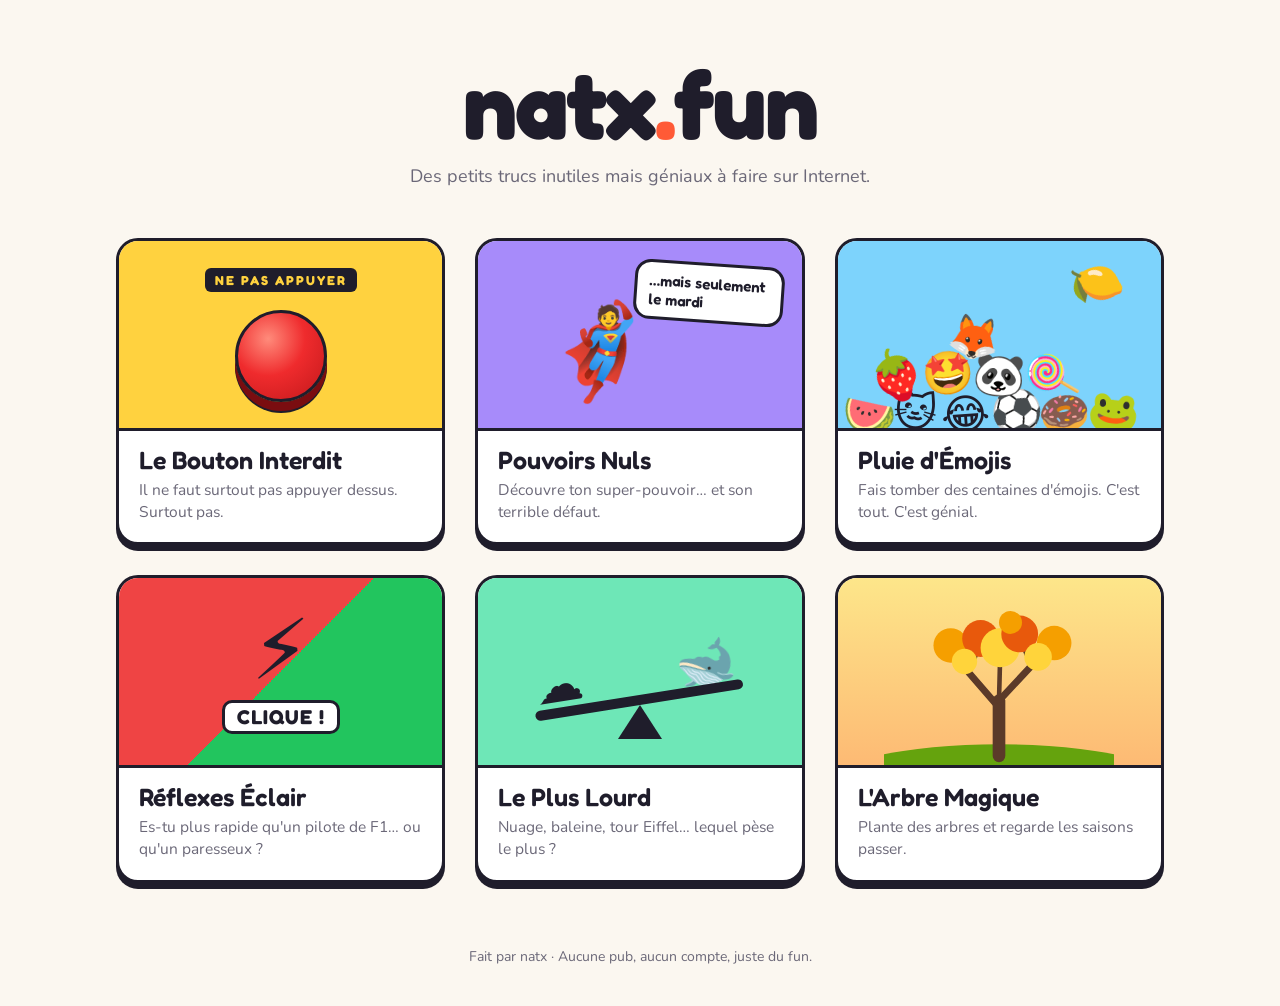
==== index.html @ 1106cfde "natx.fun : accueil et 6 mini-jeux Co-Authored-By: Claude Opus 5.5 <noreply@anthropic.com>" ====
<!doctype html>
<html lang="fr">
<head>
<meta charset="utf-8">
<meta name="viewport" content="width=device-width, initial-scale=1">
<title>natx.fun</title>
<meta name="description" content="Des petits trucs inutiles mais géniaux à faire sur Internet.">
<link rel="icon" href="data:image/svg+xml,<svg xmlns='http://www.w3.org/2000/svg' viewBox='0 0 100 100'><text y='.9em' font-size='90'>🎈</text></svg>">
<link rel="stylesheet" href="commun.css">
<style>
  header { text-align: center; padding: 56px 16px 20px; }
  .logo {
    font-family: var(--titre);
    font-weight: 700;
    font-size: clamp(56px, 12vw, 96px);
    margin: 0;
    letter-spacing: -2px;
    line-height: 1;
  }
  .logo span { color: #ff5a36; }
  .slogan { color: var(--gris); font-size: 18px; margin: 12px 0 0; }

  .grille {
    display: grid;
    grid-template-columns: repeat(auto-fill, minmax(270px, 1fr));
    gap: 30px;
    max-width: 1080px;
    margin: 30px auto 64px;
    padding: 0 16px;
  }
  .carte {
    display: block;
    text-decoration: none;
    background: var(--carte);
    border: 3px solid var(--encre);
    border-radius: 22px;
    overflow: hidden;
    box-shadow: 0 6px 0 var(--encre);
    transition: transform .15s, box-shadow .15s;
  }
  .carte:hover { transform: translateY(-5px) rotate(-1deg); box-shadow: 0 11px 0 var(--encre); }
  .carte:nth-child(even):hover { transform: translateY(-5px) rotate(1deg); }
  .vignette {
    height: 190px;
    position: relative;
    border-bottom: 3px solid var(--encre);
    overflow: hidden;
    display: flex;
    flex-direction: column;
    align-items: center;
    justify-content: center;
  }
  .infos { padding: 14px 20px 20px; }
  .infos h2 { font-family: var(--titre); font-weight: 600; font-size: 25px; margin: 0 0 4px; }
  .infos p { margin: 0; color: var(--gris); font-size: 15.5px; line-height: 1.4; }

  /* 1. Bouton interdit */
  .v-bouton { background: #ffd23f; gap: 18px; }
  .etiquette {
    font-family: var(--titre); font-weight: 700; font-size: 13px; letter-spacing: 2px;
    background: var(--encre); color: #ffd23f; padding: 4px 10px; border-radius: 6px;
  }
  .mini-bouton {
    width: 92px; height: 92px; border-radius: 50%;
    border: 3px solid var(--encre);
    background: radial-gradient(circle at 35% 30%, #ff8b7b 0, #ef2b2d 45%, #c2181b 100%);
    box-shadow: 0 9px 0 #7a0d10, 0 11px 0 var(--encre);
    transition: transform .1s, box-shadow .1s;
  }
  .carte:hover .mini-bouton { transform: translateY(6px); box-shadow: 0 3px 0 #7a0d10, 0 5px 0 var(--encre); }

  /* 2. Pouvoirs nuls */
  .v-pouvoirs { background: #a78bfa; }
  .heros { font-size: 92px; line-height: 1; transform: translate(-40px, 18px); transition: transform .3s; }
  .carte:hover .heros { transform: translate(-40px, 6px) rotate(-6deg); }
  .bulle {
    position: absolute; top: 22px; right: 18px; max-width: 150px;
    background: #fff; border: 3px solid var(--encre); border-radius: 16px;
    padding: 8px 12px; font-family: var(--titre); font-weight: 600; font-size: 15px;
    transform: rotate(4deg);
  }

  /* 3. Pluie d'émojis */
  .v-emojis { background: #7dd3fc; }
  .v-emojis span {
    position: absolute; font-size: 42px; line-height: 1;
    transform: rotate(var(--r, 0deg));
  }
  .carte:hover .v-emojis span { animation: saut .55s var(--d, 0s); }
  @keyframes saut { 40% { translate: 0 -26px; } }

  /* 4. Réflexes */
  .v-reflexe { background: linear-gradient(135deg, #ef4444 50%, #22c55e 50%); }
  .eclair { font-size: 84px; line-height: 1; transition: transform .2s; }
  .carte:hover .eclair { transform: scale(1.15) rotate(-8deg); }
  .clique {
    font-family: var(--titre); font-weight: 700; font-size: 20px; letter-spacing: 1px;
    background: #fff; border: 3px solid var(--encre); border-radius: 10px; padding: 2px 12px; margin-top: 6px;
  }

  /* 5. Le plus lourd */
  .v-poids { background: #6ee7b7; justify-content: flex-end; padding-bottom: 26px; }
  .balance { position: relative; width: 210px; height: 64px; transform: rotate(-9deg); transform-origin: 50% 100%; transition: transform .4s; }
  .carte:hover .balance { transform: rotate(9deg); }
  .planche { position: absolute; left: 0; right: 0; bottom: 0; height: 10px; background: var(--encre); border-radius: 6px; }
  .balance span { position: absolute; bottom: 8px; font-size: 48px; line-height: 1; }
  .balance .g { left: 4px; }
  .balance .d { right: 4px; }
  .pivot { width: 0; height: 0; border-left: 22px solid transparent; border-right: 22px solid transparent; border-bottom: 34px solid var(--encre); }

  /* 6. Arbre magique */
  .v-arbre { background: linear-gradient(#fde68a, #fdba74); }
  .v-arbre svg { position: absolute; bottom: 0; width: 230px; height: auto; }
  .v-arbre .feuillage { transform-origin: 100px 150px; transition: transform .5s; }
  .carte:hover .v-arbre .feuillage { transform: rotate(3deg); }

  footer { text-align: center; color: var(--gris); padding: 0 16px 40px; font-size: 14px; }
</style>
</head>
<body>

<header>
  <h1 class="logo">natx<span>.</span>fun</h1>
  <p class="slogan">Des petits trucs inutiles mais géniaux à faire sur Internet.</p>
</header>

<main class="grille">

  <a class="carte" href="bouton.html">
    <div class="vignette v-bouton">
      <span class="etiquette">NE PAS APPUYER</span>
      <span class="mini-bouton"></span>
    </div>
    <div class="infos">
      <h2>Le Bouton Interdit</h2>
      <p>Il ne faut surtout pas appuyer dessus. Surtout pas.</p>
    </div>
  </a>

  <a class="carte" href="pouvoirs.html">
    <div class="vignette v-pouvoirs">
      <span class="heros">🦸</span>
      <span class="bulle">…mais seulement le mardi</span>
    </div>
    <div class="infos">
      <h2>Pouvoirs Nuls</h2>
      <p>Découvre ton super-pouvoir… et son terrible défaut.</p>
    </div>
  </a>

  <a class="carte" href="emojis.html">
    <div class="vignette v-emojis">
      <span style="left:2%;bottom:-8px;--r:-12deg">🍉</span>
      <span style="left:17%;bottom:-6px;--r:8deg;--d:.05s">🐱</span>
      <span style="left:32%;bottom:-9px;--r:-4deg;--d:.1s">😂</span>
      <span style="left:47%;bottom:-6px;--r:14deg;--d:.15s">⚽</span>
      <span style="left:62%;bottom:-8px;--r:-10deg;--d:.2s">🍩</span>
      <span style="left:77%;bottom:-7px;--r:6deg;--d:.25s">🐸</span>
      <span style="left:10%;bottom:30px;--r:18deg;--d:.08s">🍓</span>
      <span style="left:26%;bottom:32px;--r:-8deg;--d:.12s">🤩</span>
      <span style="left:42%;bottom:31px;--r:4deg;--d:.18s">🐼</span>
      <span style="left:58%;bottom:30px;--r:-16deg;--d:.22s">🍭</span>
      <span style="left:34%;bottom:68px;--r:10deg;--d:.16s">🦊</span>
      <span style="left:72%;top:22px;--r:-20deg;--d:.3s">🍋</span>
    </div>
    <div class="infos">
      <h2>Pluie d'Émojis</h2>
      <p>Fais tomber des centaines d'émojis. C'est tout. C'est génial.</p>
    </div>
  </a>

  <a class="carte" href="reflexe.html">
    <div class="vignette v-reflexe">
      <span class="eclair">⚡</span>
      <span class="clique">CLIQUE !</span>
    </div>
    <div class="infos">
      <h2>Réflexes Éclair</h2>
      <p>Es-tu plus rapide qu'un pilote de F1… ou qu'un paresseux ?</p>
    </div>
  </a>

  <a class="carte" href="poids.html">
    <div class="vignette v-poids">
      <div class="balance"><span class="g">☁️</span><span class="d">🐋</span><i class="planche"></i></div>
      <i class="pivot"></i>
    </div>
    <div class="infos">
      <h2>Le Plus Lourd</h2>
      <p>Nuage, baleine, tour Eiffel… lequel pèse le plus ?</p>
    </div>
  </a>

  <a class="carte" href="arbre.html">
    <div class="vignette v-arbre">
      <svg viewBox="0 0 200 160" aria-hidden="true">
        <ellipse cx="100" cy="176" rx="150" ry="34" fill="#65a30d" />
        <g stroke="#5b3a29" stroke-linecap="round" fill="none">
          <path d="M100 152 L100 104" stroke-width="11" />
          <path d="M100 110 L74 80" stroke-width="6" />
          <path d="M100 104 L128 74" stroke-width="6" />
          <path d="M74 80 L58 58 M74 80 L84 54" stroke-width="3.5" />
          <path d="M128 74 L118 50 M128 74 L148 56" stroke-width="3.5" />
          <path d="M100 104 L101 66" stroke-width="4" />
        </g>
        <g class="feuillage">
          <circle cx="58" cy="56" r="15" fill="#f59f00" />
          <circle cx="84" cy="50" r="16" fill="#e8590c" />
          <circle cx="101" cy="58" r="17" fill="#ffd43b" />
          <circle cx="118" cy="46" r="16" fill="#e8590c" />
          <circle cx="148" cy="54" r="15" fill="#f59f00" />
          <circle cx="70" cy="70" r="11" fill="#ffd43b" />
          <circle cx="134" cy="66" r="12" fill="#ffd43b" />
          <circle cx="110" cy="36" r="10" fill="#f59f00" />
        </g>
      </svg>
    </div>
    <div class="infos">
      <h2>L'Arbre Magique</h2>
      <p>Plante des arbres et regarde les saisons passer.</p>
    </div>
  </a>

</main>

<footer>Fait par natx · Aucune pub, aucun compte, juste du fun.</footer>

</body>
</html>
---- commun.css ----
@import url('https://fonts.googleapis.com/css2?family=Fredoka:wght@500;600;700&family=Nunito:wght@400;600;700;800&display=swap');

/* Style partagé par toutes les pages de natx.fun */
:root {
  --fond: #fbf7f0;
  --encre: #1f1d2b;
  --gris: #6b6878;
  --carte: #ffffff;
  --titre: 'Fredoka', system-ui, sans-serif;
  --texte: 'Nunito', system-ui, sans-serif;
}

* { box-sizing: border-box; }
html, body { margin: 0; }
body {
  background: var(--fond);
  color: var(--encre);
  font-family: var(--texte);
  -webkit-font-smoothing: antialiased;
}
a { color: inherit; }
button { font: inherit; }

/* Petit lien « retour à l'accueil » en haut à gauche de chaque jeu */
.retour {
  position: fixed;
  top: 14px;
  left: 16px;
  z-index: 1000;
  font-family: var(--titre);
  font-weight: 600;
  font-size: 17px;
  text-decoration: none;
  color: var(--encre);
  background: rgba(255, 255, 255, .9);
  padding: 6px 14px;
  border-radius: 999px;
  border: 2px solid var(--encre);
  box-shadow: 0 3px 0 var(--encre);
  transition: transform .1s;
}
.retour:hover { transform: translateY(-1px); }

/* Gros bouton bien épais */
.btn {
  font-family: var(--titre);
  font-weight: 600;
  font-size: 18px;
  padding: 10px 20px;
  border-radius: 14px;
  border: 3px solid var(--encre);
  background: #fff;
  color: var(--encre);
  cursor: pointer;
  box-shadow: 0 4px 0 var(--encre);
  transition: transform .08s, box-shadow .08s;
  user-select: none;
}
.btn:hover { transform: translateY(-1px); box-shadow: 0 5px 0 var(--encre); }
.btn:active { transform: translateY(3px); box-shadow: 0 1px 0 var(--encre); }
.btn:disabled { opacity: .5; cursor: default; transform: none; box-shadow: 0 4px 0 var(--encre); }
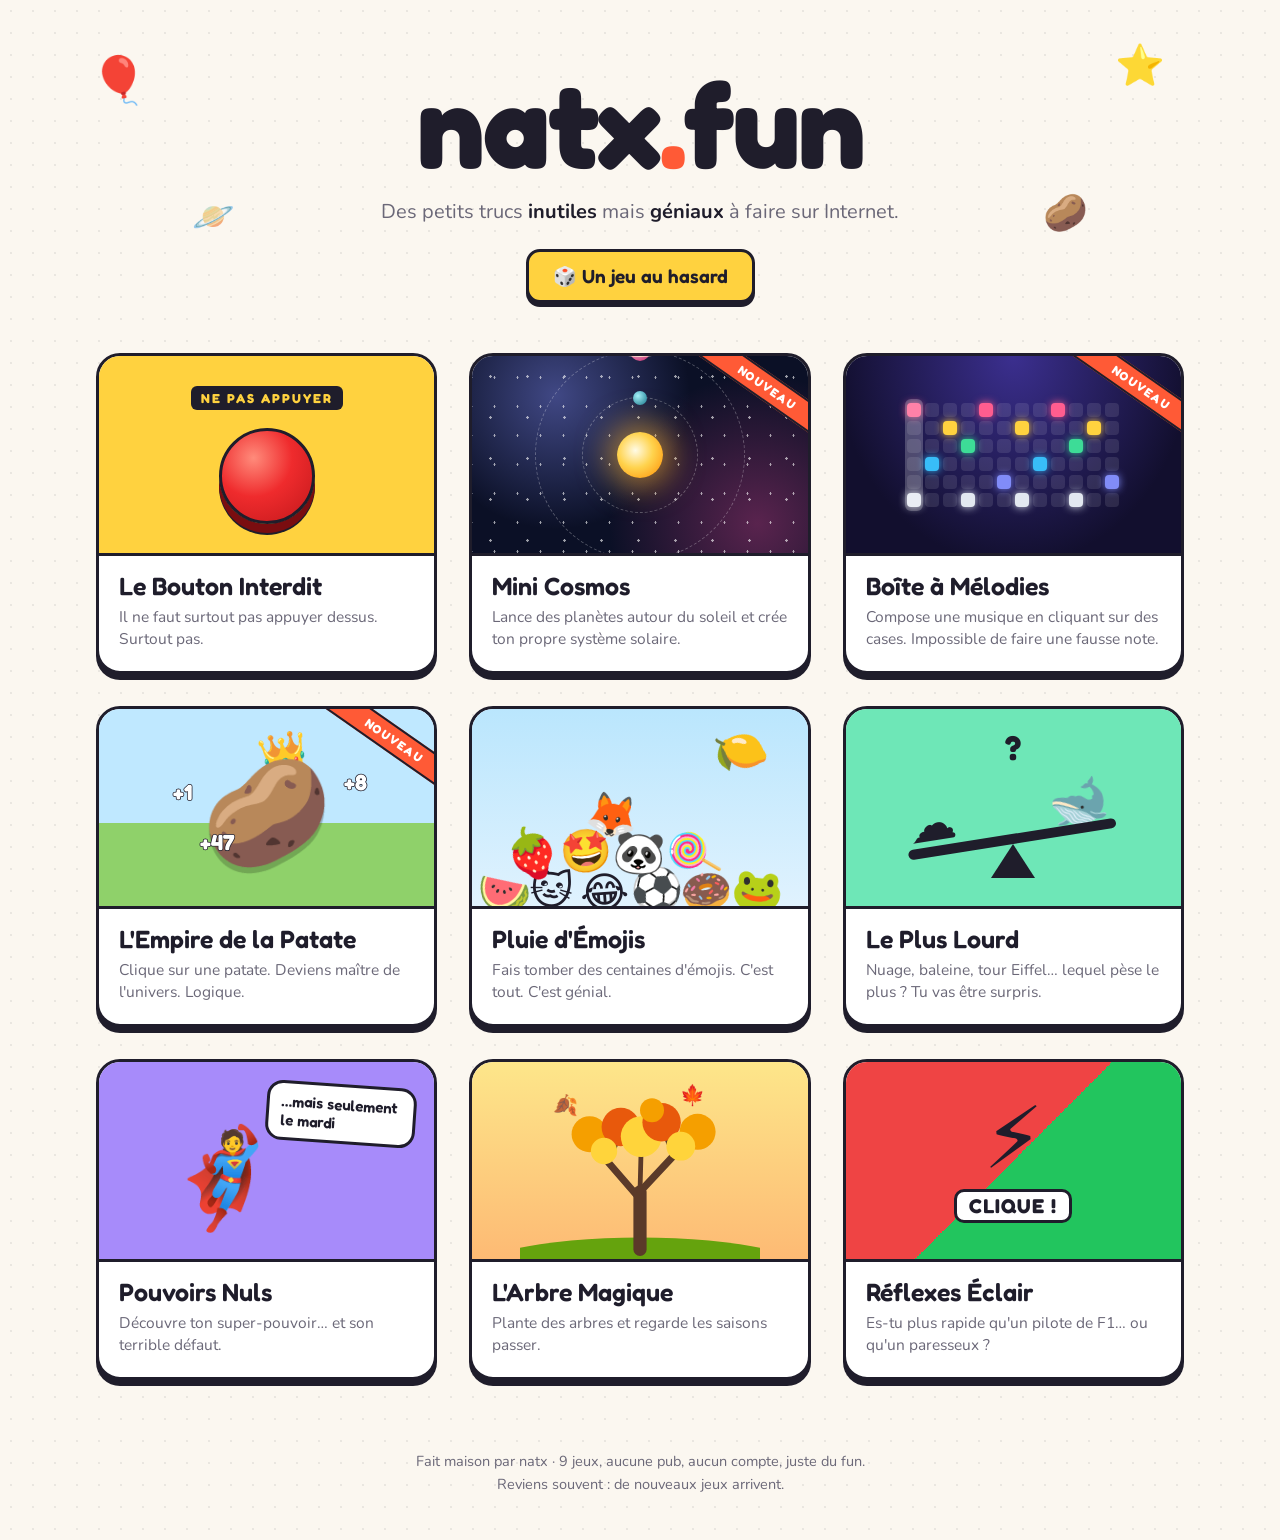
==== commit a943817a: "3 nouveaux jeux (Mini Cosmos, Boîte à Mélodies, Empire de la Patate) et nouvel accueil Co-Authored-B" ====
--- a/index.html
+++ b/index.html
@@ -5,126 +5,182 @@
 <meta name="viewport" content="width=device-width, initial-scale=1">
 <title>natx.fun</title>
 <meta name="description" content="Des petits trucs inutiles mais géniaux à faire sur Internet.">
+<meta property="og:title" content="natx.fun">
+<meta property="og:description" content="9 petits jeux inutiles mais géniaux : bouton interdit, planètes, musique, patates…">
 <link rel="icon" href="data:image/svg+xml,<svg xmlns='http://www.w3.org/2000/svg' viewBox='0 0 100 100'><text y='.9em' font-size='90'>🎈</text></svg>">
 <link rel="stylesheet" href="commun.css">
 <style>
-  header { text-align: center; padding: 56px 16px 20px; }
+  /* ---------- En-tête ---------- */
+  header { position: relative; text-align: center; padding: 64px 16px 10px; overflow: hidden; }
   .logo {
-    font-family: var(--titre);
-    font-weight: 700;
-    font-size: clamp(56px, 12vw, 96px);
-    margin: 0;
-    letter-spacing: -2px;
-    line-height: 1;
-  }
-  .logo span { color: #ff5a36; }
-  .slogan { color: var(--gris); font-size: 18px; margin: 12px 0 0; }
-
+    font-family: var(--titre); font-weight: 700; font-size: clamp(64px, 14vw, 120px);
+    margin: 0; letter-spacing: -2px; line-height: 1; display: inline-flex; cursor: default;
+  }
+  .logo span { display: inline-block; animation: arrivee .7s cubic-bezier(.3, 1.6, .5, 1) both; animation-delay: calc(var(--i) * 60ms); }
+  .logo:hover span { animation: rebond .6s calc(var(--i) * 45ms); }
+  .logo .point { color: #ff5a36; }
+  @keyframes arrivee { from { transform: translateY(50px) scale(.5); opacity: 0; } }
+  @keyframes rebond { 40% { transform: translateY(-18px) rotate(-6deg); } }
+  .slogan { color: var(--gris); font-size: clamp(17px, 2.4vw, 20px); margin: 14px 0 0; }
+  .slogan b { color: var(--encre); }
+  .haut { margin-top: 24px; display: flex; gap: 12px; justify-content: center; flex-wrap: wrap; }
+  .btn.jaune { background: #ffd23f; font-size: 19px; padding: 12px 24px; }
+  .deco { position: absolute; line-height: 1; pointer-events: none; animation: flotte 6s ease-in-out infinite; }
+  @keyframes flotte { 50% { transform: translateY(-16px) rotate(10deg); } }
+
+  /* ---------- Grille de cartes ---------- */
   .grille {
-    display: grid;
-    grid-template-columns: repeat(auto-fill, minmax(270px, 1fr));
-    gap: 30px;
-    max-width: 1080px;
-    margin: 30px auto 64px;
-    padding: 0 16px;
+    display: grid; grid-template-columns: repeat(auto-fill, minmax(290px, 1fr)); gap: 32px;
+    max-width: 1120px; margin: 40px auto 70px; padding: 0 16px;
   }
   .carte {
-    display: block;
-    text-decoration: none;
-    background: var(--carte);
-    border: 3px solid var(--encre);
-    border-radius: 22px;
-    overflow: hidden;
-    box-shadow: 0 6px 0 var(--encre);
-    transition: transform .15s, box-shadow .15s;
-  }
-  .carte:hover { transform: translateY(-5px) rotate(-1deg); box-shadow: 0 11px 0 var(--encre); }
-  .carte:nth-child(even):hover { transform: translateY(-5px) rotate(1deg); }
+    position: relative; display: block; text-decoration: none; color: var(--encre);
+    background: #fff; border: 3px solid var(--encre); border-radius: 24px; overflow: hidden;
+    box-shadow: 0 6px 0 var(--encre); transition: transform .2s ease-out, box-shadow .2s;
+  }
+  .carte:hover, .carte:focus-visible { box-shadow: 0 12px 0 var(--encre); }
+  .carte:focus-visible { outline: 4px solid #ff5a36; outline-offset: 4px; transform: translateY(-6px); }
+  .carte::after {
+    content: ''; position: absolute; inset: 0; pointer-events: none; opacity: 0; transition: opacity .25s;
+    background: radial-gradient(circle at var(--mx, 50%) var(--my, 0%), rgba(255, 255, 255, .5), transparent 45%);
+  }
+  .carte:hover::after { opacity: 1; }
   .vignette {
-    height: 190px;
-    position: relative;
-    border-bottom: 3px solid var(--encre);
-    overflow: hidden;
-    display: flex;
-    flex-direction: column;
-    align-items: center;
-    justify-content: center;
-  }
-  .infos { padding: 14px 20px 20px; }
-  .infos h2 { font-family: var(--titre); font-weight: 600; font-size: 25px; margin: 0 0 4px; }
-  .infos p { margin: 0; color: var(--gris); font-size: 15.5px; line-height: 1.4; }
+    height: 200px; position: relative; border-bottom: 3px solid var(--encre); overflow: hidden;
+    display: flex; flex-direction: column; align-items: center; justify-content: center;
+  }
+  .infos { padding: 15px 20px 20px; }
+  .infos h2 { font-family: var(--titre); font-weight: 600; font-size: 25px; margin: 0 0 5px; }
+  .infos p { margin: 0; color: var(--gris); font-size: 15.5px; line-height: 1.45; }
+  .nouveau {
+    position: absolute; top: 18px; right: -38px; z-index: 2; transform: rotate(35deg);
+    background: #ff5a36; color: #fff; font-family: var(--titre); font-weight: 700; font-size: 12px; letter-spacing: 1.5px;
+    padding: 4px 44px; border-block: 2px solid var(--encre);
+  }
 
   /* 1. Bouton interdit */
   .v-bouton { background: #ffd23f; gap: 18px; }
-  .etiquette {
-    font-family: var(--titre); font-weight: 700; font-size: 13px; letter-spacing: 2px;
-    background: var(--encre); color: #ffd23f; padding: 4px 10px; border-radius: 6px;
-  }
+  .etiquette { font-family: var(--titre); font-weight: 700; font-size: 13px; letter-spacing: 2px; background: var(--encre); color: #ffd23f; padding: 4px 10px; border-radius: 6px; }
   .mini-bouton {
-    width: 92px; height: 92px; border-radius: 50%;
-    border: 3px solid var(--encre);
+    width: 96px; height: 96px; border-radius: 50%; border: 3px solid var(--encre);
     background: radial-gradient(circle at 35% 30%, #ff8b7b 0, #ef2b2d 45%, #c2181b 100%);
-    box-shadow: 0 9px 0 #7a0d10, 0 11px 0 var(--encre);
-    transition: transform .1s, box-shadow .1s;
+    box-shadow: 0 9px 0 #7a0d10, 0 11px 0 var(--encre); transition: transform .1s, box-shadow .1s;
   }
   .carte:hover .mini-bouton { transform: translateY(6px); box-shadow: 0 3px 0 #7a0d10, 0 5px 0 var(--encre); }
 
-  /* 2. Pouvoirs nuls */
-  .v-pouvoirs { background: #a78bfa; }
-  .heros { font-size: 92px; line-height: 1; transform: translate(-40px, 18px); transition: transform .3s; }
-  .carte:hover .heros { transform: translate(-40px, 6px) rotate(-6deg); }
-  .bulle {
-    position: absolute; top: 22px; right: 18px; max-width: 150px;
-    background: #fff; border: 3px solid var(--encre); border-radius: 16px;
-    padding: 8px 12px; font-family: var(--titre); font-weight: 600; font-size: 15px;
-    transform: rotate(4deg);
-  }
-
-  /* 3. Pluie d'émojis */
-  .v-emojis { background: #7dd3fc; }
-  .v-emojis span {
-    position: absolute; font-size: 42px; line-height: 1;
-    transform: rotate(var(--r, 0deg));
-  }
+  /* 2. Mini cosmos */
+  .v-cosmos {
+    background: radial-gradient(circle at 25% 20%, rgba(129, 140, 248, .45), transparent 45%),
+                radial-gradient(circle at 85% 85%, rgba(236, 72, 153, .35), transparent 45%), #0b1026;
+  }
+  .v-cosmos::before {
+    content: ''; position: absolute; inset: 0; opacity: .6;
+    background-image: radial-gradient(#fff 1px, transparent 1.4px), radial-gradient(#fff .8px, transparent 1.2px);
+    background-size: 37px 41px, 23px 29px; background-position: 0 0, 11px 7px;
+  }
+  .soleil {
+    width: 46px; height: 46px; border-radius: 50%; position: relative; z-index: 1;
+    background: radial-gradient(circle at 40% 40%, #fffbe6, #ffd34d 45%, #ff8a00);
+    box-shadow: 0 0 30px 10px rgba(255, 180, 50, .55);
+  }
+  .orbite { position: absolute; left: 50%; top: 50%; border: 1.5px dashed rgba(255, 255, 255, .28); border-radius: 50%; animation: tourne linear infinite; }
+  .o1 { width: 116px; height: 116px; margin: -58px 0 0 -58px; animation-duration: 6s; }
+  .o2 { width: 210px; height: 210px; margin: -105px 0 0 -105px; animation-duration: 12s; }
+  .carte:hover .orbite { animation-duration: 2s; }
+  .carte:hover .o2 { animation-duration: 4s; }
+  .astre { position: absolute; left: 50%; border-radius: 50%; }
+  .o1 .astre { width: 14px; height: 14px; top: -7px; margin-left: -7px; background: radial-gradient(circle at 35% 35%, #a5f3fc, #0e7490); }
+  .o2 .astre { width: 20px; height: 20px; top: -10px; margin-left: -10px; background: radial-gradient(circle at 35% 35%, #fbcfe8, #be185d); }
+  .o2 .astre::after { content: ''; position: absolute; left: -9px; right: -9px; top: 7px; height: 5px; border: 2px solid rgba(255, 240, 210, .8); border-radius: 50%; }
+  @keyframes tourne { to { transform: rotate(360deg); } }
+
+  /* 3. Boîte à mélodies */
+  .v-melodie { background: radial-gradient(ellipse at 50% 0%, #3b2f8f, #120f2e 75%); }
+  .mini-grille { display: grid; grid-template-columns: repeat(12, 14px); gap: 4px; }
+  .mini-grille i { width: 14px; height: 14px; border-radius: 4px; background: rgba(255, 255, 255, .1); }
+  .mini-grille i.on { background: var(--c); box-shadow: 0 0 9px var(--c); }
+  .tete {
+    position: absolute; top: 50%; left: 50%; width: 18px; height: 112px; margin: -56px 0 0 -108px;
+    background: rgba(255, 255, 255, .22); border-radius: 6px; animation: balaye 3s steps(12) infinite;
+  }
+  @keyframes balaye { to { transform: translateX(216px); } }
+
+  /* 4. Empire de la patate */
+  .v-patate { background: linear-gradient(#bfe8ff 0 58%, #8fd16a 58%); }
+  .grosse-patate { font-size: 104px; line-height: 1; filter: drop-shadow(0 6px 0 rgba(0, 0, 0, .2)); transition: transform .15s; margin-top: 14px; }
+  .carte:hover .grosse-patate { transform: scale(1.1) rotate(-6deg); }
+  .couronne { position: absolute; top: 18px; font-size: 40px; transform: rotate(-12deg); margin-left: 34px; }
+  .plus1 {
+    position: absolute; font-family: var(--titre); font-weight: 700; font-size: 22px; color: #fff;
+    -webkit-text-stroke: 1.5px var(--encre); paint-order: stroke fill; animation: monte 2.4s ease-out infinite;
+  }
+  @keyframes monte { 0% { transform: translateY(20px); opacity: 0; } 20% { opacity: 1; } 100% { transform: translateY(-50px); opacity: 0; } }
+
+  /* 5. Pluie d'émojis */
+  .v-emojis { background: linear-gradient(#bae6fd, #e0f2fe); }
+  .v-emojis span { position: absolute; font-size: 42px; line-height: 1; transform: rotate(var(--r, 0deg)); }
   .carte:hover .v-emojis span { animation: saut .55s var(--d, 0s); }
   @keyframes saut { 40% { translate: 0 -26px; } }
 
-  /* 4. Réflexes */
-  .v-reflexe { background: linear-gradient(135deg, #ef4444 50%, #22c55e 50%); }
-  .eclair { font-size: 84px; line-height: 1; transition: transform .2s; }
-  .carte:hover .eclair { transform: scale(1.15) rotate(-8deg); }
-  .clique {
-    font-family: var(--titre); font-weight: 700; font-size: 20px; letter-spacing: 1px;
-    background: #fff; border: 3px solid var(--encre); border-radius: 10px; padding: 2px 12px; margin-top: 6px;
-  }
-
-  /* 5. Le plus lourd */
-  .v-poids { background: #6ee7b7; justify-content: flex-end; padding-bottom: 26px; }
-  .balance { position: relative; width: 210px; height: 64px; transform: rotate(-9deg); transform-origin: 50% 100%; transition: transform .4s; }
+  /* 6. Le plus lourd */
+  .v-poids { background: #6ee7b7; justify-content: flex-end; padding-bottom: 28px; }
+  .balance { position: relative; width: 210px; height: 64px; transform: rotate(-9deg); transform-origin: 50% 100%; transition: transform .45s cubic-bezier(.3, 1.6, .5, 1); }
   .carte:hover .balance { transform: rotate(9deg); }
   .planche { position: absolute; left: 0; right: 0; bottom: 0; height: 10px; background: var(--encre); border-radius: 6px; }
   .balance span { position: absolute; bottom: 8px; font-size: 48px; line-height: 1; }
   .balance .g { left: 4px; }
   .balance .d { right: 4px; }
   .pivot { width: 0; height: 0; border-left: 22px solid transparent; border-right: 22px solid transparent; border-bottom: 34px solid var(--encre); }
-
-  /* 6. Arbre magique */
+  .question { position: absolute; top: 18px; font-family: var(--titre); font-weight: 700; font-size: 34px; }
+
+  /* 7. Pouvoirs nuls */
+  .v-pouvoirs { background: #a78bfa; }
+  .heros { font-size: 96px; line-height: 1; transform: translate(-44px, 20px); transition: transform .3s; }
+  .carte:hover .heros { transform: translate(-44px, 6px) rotate(-6deg); }
+  .bulle {
+    position: absolute; top: 22px; right: 18px; max-width: 150px; background: #fff; border: 3px solid var(--encre);
+    border-radius: 16px; padding: 8px 12px; font-family: var(--titre); font-weight: 600; font-size: 15px; transform: rotate(4deg);
+  }
+
+  /* 8. Arbre magique */
   .v-arbre { background: linear-gradient(#fde68a, #fdba74); }
-  .v-arbre svg { position: absolute; bottom: 0; width: 230px; height: auto; }
+  .v-arbre svg { position: absolute; bottom: 0; width: 240px; height: auto; }
   .v-arbre .feuillage { transform-origin: 100px 150px; transition: transform .5s; }
   .carte:hover .v-arbre .feuillage { transform: rotate(3deg); }
-
-  footer { text-align: center; color: var(--gris); padding: 0 16px 40px; font-size: 14px; }
+  .feuille { position: absolute; font-size: 20px; animation: tombe 4s linear infinite; }
+  @keyframes tombe { from { transform: translate(0, -20px) rotate(0); opacity: 0; } 15% { opacity: 1; } to { transform: translate(40px, 150px) rotate(300deg); opacity: 0; } }
+
+  /* 9. Réflexes */
+  .v-reflexe { background: linear-gradient(135deg, #ef4444 50%, #22c55e 50%); }
+  .eclair { font-size: 86px; line-height: 1; transition: transform .2s; }
+  .carte:hover .eclair { transform: scale(1.15) rotate(-8deg); }
+  .clique { font-family: var(--titre); font-weight: 700; font-size: 20px; letter-spacing: 1px; background: #fff; border: 3px solid var(--encre); border-radius: 10px; padding: 2px 12px; margin-top: 6px; }
+
+  footer { text-align: center; color: var(--gris); padding: 0 16px 44px; font-size: 14.5px; line-height: 1.6; }
+
+  @media (max-width: 760px) { .deco { display: none; } }
+  @media (prefers-reduced-motion: reduce) {
+    *, *::before, *::after { animation: none !important; transition: none !important; }
+  }
 </style>
 </head>
 <body>
 
 <header>
-  <h1 class="logo">natx<span>.</span>fun</h1>
-  <p class="slogan">Des petits trucs inutiles mais géniaux à faire sur Internet.</p>
+  <span class="deco" style="left:7%;top:58px;font-size:46px">🎈</span>
+  <span class="deco" style="right:9%;top:46px;font-size:40px;animation-delay:-2s">⭐</span>
+  <span class="deco" style="left:15%;top:200px;font-size:34px;animation-delay:-4s">🪐</span>
+  <span class="deco" style="right:15%;top:196px;font-size:36px;animation-delay:-1s">🥔</span>
+  <h1 class="logo" aria-label="natx.fun">
+    <span style="--i:0">n</span><span style="--i:1">a</span><span style="--i:2">t</span><span style="--i:3">x</span><span class="point" style="--i:4">.</span><span style="--i:5">f</span><span style="--i:6">u</span><span style="--i:7">n</span>
+  </h1>
+  <p class="slogan">Des petits trucs <b>inutiles</b> mais <b>géniaux</b> à faire sur Internet.</p>
+  <div class="haut">
+    <button class="btn jaune" id="hasard">🎲 Un jeu au hasard</button>
+  </div>
 </header>
 
-<main class="grille">
+<main class="grille" id="grille">
 
   <a class="carte" href="bouton.html">
     <div class="vignette v-bouton">
@@ -137,14 +193,43 @@
     </div>
   </a>
 
-  <a class="carte" href="pouvoirs.html">
-    <div class="vignette v-pouvoirs">
-      <span class="heros">🦸</span>
-      <span class="bulle">…mais seulement le mardi</span>
-    </div>
-    <div class="infos">
-      <h2>Pouvoirs Nuls</h2>
-      <p>Découvre ton super-pouvoir… et son terrible défaut.</p>
+  <a class="carte" href="cosmos.html">
+    <div class="vignette v-cosmos">
+      <span class="nouveau">NOUVEAU</span>
+      <i class="orbite o2"><b class="astre"></b></i>
+      <i class="orbite o1"><b class="astre"></b></i>
+      <i class="soleil"></i>
+    </div>
+    <div class="infos">
+      <h2>Mini Cosmos</h2>
+      <p>Lance des planètes autour du soleil et crée ton propre système solaire.</p>
+    </div>
+  </a>
+
+  <a class="carte" href="melodie.html">
+    <div class="vignette v-melodie">
+      <span class="nouveau">NOUVEAU</span>
+      <div class="mini-grille" id="mini-grille"></div>
+      <i class="tete"></i>
+    </div>
+    <div class="infos">
+      <h2>Boîte à Mélodies</h2>
+      <p>Compose une musique en cliquant sur des cases. Impossible de faire une fausse note.</p>
+    </div>
+  </a>
+
+  <a class="carte" href="patate.html">
+    <div class="vignette v-patate">
+      <span class="nouveau">NOUVEAU</span>
+      <span class="couronne">👑</span>
+      <span class="grosse-patate">🥔</span>
+      <span class="plus1" style="left:22%;top:70px">+1</span>
+      <span class="plus1" style="right:20%;top:60px;animation-delay:-.8s">+8</span>
+      <span class="plus1" style="left:30%;top:120px;animation-delay:-1.6s">+47</span>
+    </div>
+    <div class="infos">
+      <h2>L'Empire de la Patate</h2>
+      <p>Clique sur une patate. Deviens maître de l'univers. Logique.</p>
     </div>
   </a>
 
@@ -169,30 +254,33 @@
     </div>
   </a>
 
-  <a class="carte" href="reflexe.html">
-    <div class="vignette v-reflexe">
-      <span class="eclair">⚡</span>
-      <span class="clique">CLIQUE !</span>
-    </div>
-    <div class="infos">
-      <h2>Réflexes Éclair</h2>
-      <p>Es-tu plus rapide qu'un pilote de F1… ou qu'un paresseux ?</p>
-    </div>
-  </a>
-
   <a class="carte" href="poids.html">
     <div class="vignette v-poids">
+      <span class="question">?</span>
       <div class="balance"><span class="g">☁️</span><span class="d">🐋</span><i class="planche"></i></div>
       <i class="pivot"></i>
     </div>
     <div class="infos">
       <h2>Le Plus Lourd</h2>
-      <p>Nuage, baleine, tour Eiffel… lequel pèse le plus ?</p>
+      <p>Nuage, baleine, tour Eiffel… lequel pèse le plus ? Tu vas être surpris.</p>
+    </div>
+  </a>
+
+  <a class="carte" href="pouvoirs.html">
+    <div class="vignette v-pouvoirs">
+      <span class="heros">🦸</span>
+      <span class="bulle">…mais seulement le mardi</span>
+    </div>
+    <div class="infos">
+      <h2>Pouvoirs Nuls</h2>
+      <p>Découvre ton super-pouvoir… et son terrible défaut.</p>
     </div>
   </a>
 
   <a class="carte" href="arbre.html">
     <div class="vignette v-arbre">
+      <span class="feuille" style="left:24%;top:30px">🍂</span>
+      <span class="feuille" style="left:62%;top:20px;animation-delay:-2s">🍁</span>
       <svg viewBox="0 0 200 160" aria-hidden="true">
         <ellipse cx="100" cy="176" rx="150" ry="34" fill="#65a30d" />
         <g stroke="#5b3a29" stroke-linecap="round" fill="none">
@@ -221,9 +309,52 @@
     </div>
   </a>
 
+  <a class="carte" href="reflexe.html">
+    <div class="vignette v-reflexe">
+      <span class="eclair">⚡</span>
+      <span class="clique">CLIQUE !</span>
+    </div>
+    <div class="infos">
+      <h2>Réflexes Éclair</h2>
+      <p>Es-tu plus rapide qu'un pilote de F1… ou qu'un paresseux ?</p>
+    </div>
+  </a>
+
 </main>
 
-<footer>Fait par natx · Aucune pub, aucun compte, juste du fun.</footer>
-
+<footer>
+  Fait maison par natx · 9 jeux, aucune pub, aucun compte, juste du fun.<br>
+  Reviens souvent : de nouveaux jeux arrivent.
+</footer>
+
+<script>
+// Petite grille animée de la carte « Boîte à Mélodies »
+const lignes = ['100010001000', '001000100010', '000100000100', '010000010000', '000001000001', '100100100100'];
+const couleurs = ['#ff5d8f', '#ffd23f', '#3ddc97', '#38bdf8', '#818cf8', '#e2e8f0'];
+const mg = document.getElementById('mini-grille');
+lignes.forEach((l, r) => [...l].forEach(b => {
+  const i = document.createElement('i');
+  if (b === '1') { i.className = 'on'; i.style.setProperty('--c', couleurs[r]); }
+  mg.appendChild(i);
+}));
+
+// Les cartes penchent vers la souris
+document.querySelectorAll('.carte').forEach(c => {
+  c.addEventListener('pointermove', e => {
+    if (e.pointerType !== 'mouse') return;
+    const r = c.getBoundingClientRect();
+    const x = (e.clientX - r.left) / r.width, y = (e.clientY - r.top) / r.height;
+    c.style.transform = `perspective(800px) rotateX(${(.5 - y) * 8}deg) rotateY(${(x - .5) * 10}deg) translateY(-6px)`;
+    c.style.setProperty('--mx', x * 100 + '%');
+    c.style.setProperty('--my', y * 100 + '%');
+  });
+  c.addEventListener('pointerleave', () => c.style.transform = '');
+});
+
+document.getElementById('hasard').addEventListener('click', () => {
+  const cartes = document.querySelectorAll('.carte');
+  location.href = cartes[Math.floor(Math.random() * cartes.length)].href;
+});
+</script>
 </body>
 </html>
--- a/commun.css
+++ b/commun.css
@@ -13,7 +13,9 @@
 * { box-sizing: border-box; }
 html, body { margin: 0; }
 body {
-  background: var(--fond);
+  background-color: var(--fond);
+  background-image: radial-gradient(rgba(31, 29, 43, .08) 1.2px, transparent 1.3px);
+  background-size: 22px 22px;
   color: var(--encre);
   font-family: var(--texte);
   -webkit-font-smoothing: antialiased;
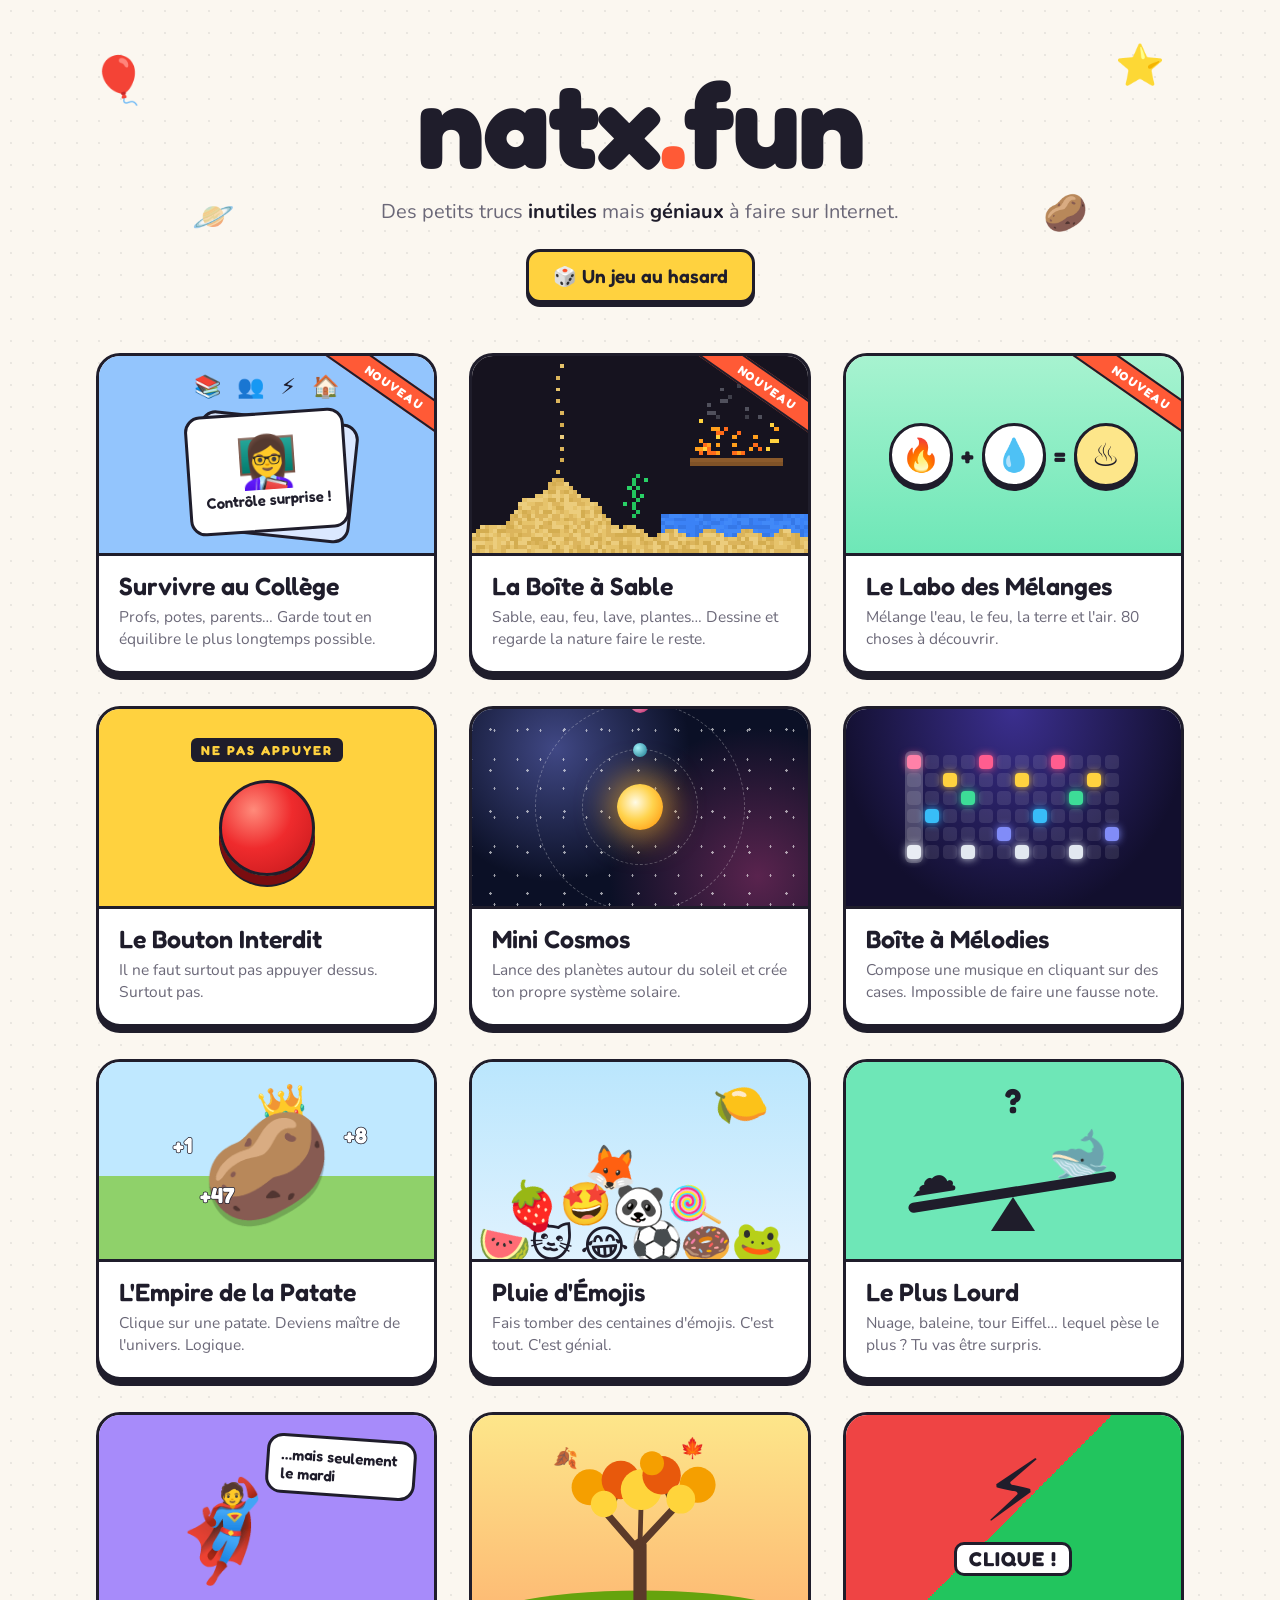
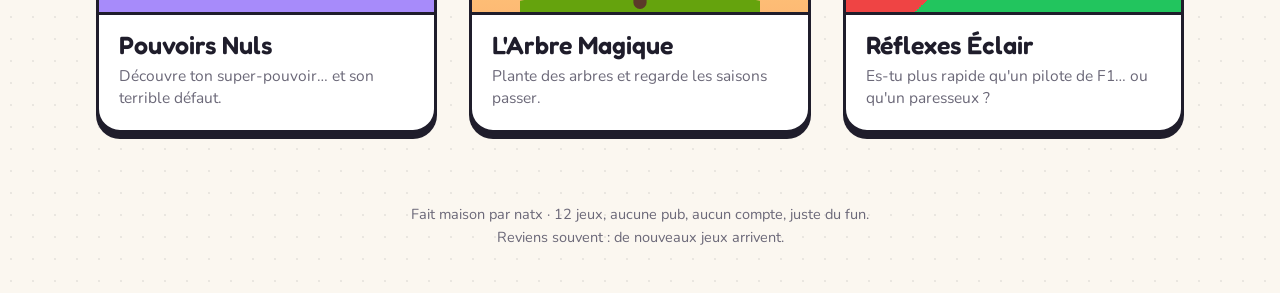
==== commit 0e102cdd: "3 nouveaux jeux : Survivre au Collège, La Boîte à Sable, Le Labo des Mélanges Co-Authored-By: Claude" ====
--- a/index.html
+++ b/index.html
@@ -6,7 +6,7 @@
 <title>natx.fun</title>
 <meta name="description" content="Des petits trucs inutiles mais géniaux à faire sur Internet.">
 <meta property="og:title" content="natx.fun">
-<meta property="og:description" content="9 petits jeux inutiles mais géniaux : bouton interdit, planètes, musique, patates…">
+<meta property="og:description" content="12 petits jeux inutiles mais géniaux : survivre au collège, bac à sable, labo des mélanges, planètes, patates…">
 <link rel="icon" href="data:image/svg+xml,<svg xmlns='http://www.w3.org/2000/svg' viewBox='0 0 100 100'><text y='.9em' font-size='90'>🎈</text></svg>">
 <link rel="stylesheet" href="commun.css">
 <style>
@@ -57,6 +57,37 @@
     background: #ff5a36; color: #fff; font-family: var(--titre); font-weight: 700; font-size: 12px; letter-spacing: 1.5px;
     padding: 4px 44px; border-block: 2px solid var(--encre);
   }
+
+  /* Survivre au collège */
+  .v-college { background: #93c5fd; }
+  .mini-jauges { position: absolute; top: 16px; display: flex; gap: 16px; font-size: 22px; }
+  .pile { position: relative; width: 160px; height: 120px; margin-top: 34px; }
+  .fiche {
+    position: absolute; inset: 0; background: #fff; border: 3px solid var(--encre); border-radius: 16px;
+    display: flex; flex-direction: column; align-items: center; justify-content: center; gap: 4px;
+    font-family: var(--titre); font-weight: 600; font-size: 15px; transition: transform .35s;
+  }
+  .fiche span { font-size: 50px; line-height: 1; }
+  .fiche.dessous { background: #dbe8ff; transform: rotate(6deg) translate(8px, 4px); }
+  .fiche.dessus { transform: rotate(-4deg); }
+  .carte:hover .fiche.dessus { transform: rotate(-18deg) translateX(-40px); }
+
+  /* La boîte à sable */
+  .v-sable { background: #16131f; }
+  .v-sable canvas { position: absolute; inset: 0; width: 100%; height: 100%; image-rendering: pixelated; }
+
+  /* Le labo des mélanges */
+  .v-labo { background: linear-gradient(#a7f3d0, #6ee7b7); }
+  .equation { display: flex; align-items: center; gap: 8px; font-family: var(--titre); font-weight: 700; font-size: 26px; position: relative; }
+  .rond {
+    width: 64px; height: 64px; border-radius: 50%; background: #fff; border: 3px solid var(--encre);
+    display: grid; place-items: center; font-size: 32px; box-shadow: 0 4px 0 var(--encre);
+  }
+  .rond.res { background: #fde68a; animation: pulse 1.6s ease-in-out infinite; }
+  .carte:hover .rond.res { animation-duration: .5s; }
+  @keyframes pulse { 50% { transform: scale(1.12); } }
+  .bul { position: absolute; bottom: -20px; width: 14px; height: 14px; border-radius: 50%; border: 2px solid rgba(31, 29, 43, .3); animation: bulle 4.5s linear infinite; }
+  @keyframes bulle { to { transform: translateY(-250px); } }
 
   /* 1. Bouton interdit */
   .v-bouton { background: #ffd23f; gap: 18px; }
@@ -182,6 +213,46 @@
 
 <main class="grille" id="grille">
 
+  <a class="carte" href="college.html">
+    <div class="vignette v-college">
+      <span class="nouveau">NOUVEAU</span>
+      <div class="mini-jauges"><span>📚</span><span>👥</span><span>⚡</span><span>🏠</span></div>
+      <div class="pile">
+        <div class="fiche dessous"></div>
+        <div class="fiche dessus"><span>👩‍🏫</span>Contrôle surprise !</div>
+      </div>
+    </div>
+    <div class="infos">
+      <h2>Survivre au Collège</h2>
+      <p>Profs, potes, parents… Garde tout en équilibre le plus longtemps possible.</p>
+    </div>
+  </a>
+
+  <a class="carte" href="sable.html">
+    <div class="vignette v-sable">
+      <span class="nouveau">NOUVEAU</span>
+      <canvas id="mini-sable" width="80" height="50"></canvas>
+    </div>
+    <div class="infos">
+      <h2>La Boîte à Sable</h2>
+      <p>Sable, eau, feu, lave, plantes… Dessine et regarde la nature faire le reste.</p>
+    </div>
+  </a>
+
+  <a class="carte" href="labo.html">
+    <div class="vignette v-labo">
+      <span class="nouveau">NOUVEAU</span>
+      <i class="bul" style="left:12%"></i>
+      <i class="bul" style="left:80%;animation-delay:-1.5s"></i>
+      <i class="bul" style="left:48%;animation-delay:-3s;width:10px;height:10px"></i>
+      <div class="equation"><span class="rond">🔥</span>+<span class="rond">💧</span>=<span class="rond res">♨️</span></div>
+    </div>
+    <div class="infos">
+      <h2>Le Labo des Mélanges</h2>
+      <p>Mélange l'eau, le feu, la terre et l'air. 80 choses à découvrir.</p>
+    </div>
+  </a>
+
   <a class="carte" href="bouton.html">
     <div class="vignette v-bouton">
       <span class="etiquette">NE PAS APPUYER</span>
@@ -195,7 +266,6 @@
 
   <a class="carte" href="cosmos.html">
     <div class="vignette v-cosmos">
-      <span class="nouveau">NOUVEAU</span>
       <i class="orbite o2"><b class="astre"></b></i>
       <i class="orbite o1"><b class="astre"></b></i>
       <i class="soleil"></i>
@@ -208,7 +278,6 @@
 
   <a class="carte" href="melodie.html">
     <div class="vignette v-melodie">
-      <span class="nouveau">NOUVEAU</span>
       <div class="mini-grille" id="mini-grille"></div>
       <i class="tete"></i>
     </div>
@@ -220,7 +289,6 @@
 
   <a class="carte" href="patate.html">
     <div class="vignette v-patate">
-      <span class="nouveau">NOUVEAU</span>
       <span class="couronne">👑</span>
       <span class="grosse-patate">🥔</span>
       <span class="plus1" style="left:22%;top:70px">+1</span>
@@ -323,7 +391,7 @@
 </main>
 
 <footer>
-  Fait maison par natx · 9 jeux, aucune pub, aucun compte, juste du fun.<br>
+  Fait maison par natx · 12 jeux, aucune pub, aucun compte, juste du fun.<br>
   Reviens souvent : de nouveaux jeux arrivent.
 </footer>
 
@@ -337,6 +405,25 @@
   if (b === '1') { i.className = 'on'; i.style.setProperty('--c', couleurs[r]); }
   mg.appendChild(i);
 }));
+
+// Petite scène en pixels de la carte « Boîte à Sable »
+(function () {
+  const g = document.getElementById('mini-sable').getContext('2d');
+  const pixel = (x, y, c) => { g.fillStyle = c; g.fillRect(x, y, 1, 1); };
+  const hasard = l => l[Math.floor(Math.random() * l.length)];
+  const sable = ['#e6c36b', '#dcb55c', '#eccd7d', '#d4ad50'], eau = ['#3b82f6', '#4189f8', '#3578e8'];
+  for (let x = 0; x < 80; x++) {
+    const h = Math.round(5 + 13 * Math.exp(-(((x - 20) / 11) ** 2)) + Math.sin(x * .7));
+    for (let y = 50 - h; y < 50; y++) pixel(x, y, hasard(sable));
+    if (x > 44) for (let y = 40; y < 50 - h; y++) pixel(x, y, hasard(eau));
+  }
+  for (let x = 52; x < 74; x++) { pixel(x, 26, '#8b5a2b'); pixel(x, 27, '#7f5227'); }
+  for (let k = 0; k < 40; k++) pixel(53 + Math.random() * 20 | 0, 25 - Math.random() * Math.random() * 9 | 0, hasard(['#ffd23f', '#ff9f1c', '#ff6b1a']));
+  for (let k = 0; k < 14; k++) pixel(55 + Math.random() * 16 | 0, 6 + Math.random() * 10 | 0, hasard(['#3f3f4a', '#50505c']));
+  for (let y = 2; y < 30; y += 3) pixel(20 + (Math.random() * 2 | 0), y, hasard(sable));
+  for (let y = 30; y < 41; y++) pixel(38 + (y % 3 === 0 ? 1 : 0), y, '#22c55e');
+  [[37, 33], [40, 35], [36, 37], [41, 31]].forEach(([x, y]) => pixel(x, y, '#29d166'));
+})();
 
 // Les cartes penchent vers la souris
 document.querySelectorAll('.carte').forEach(c => {
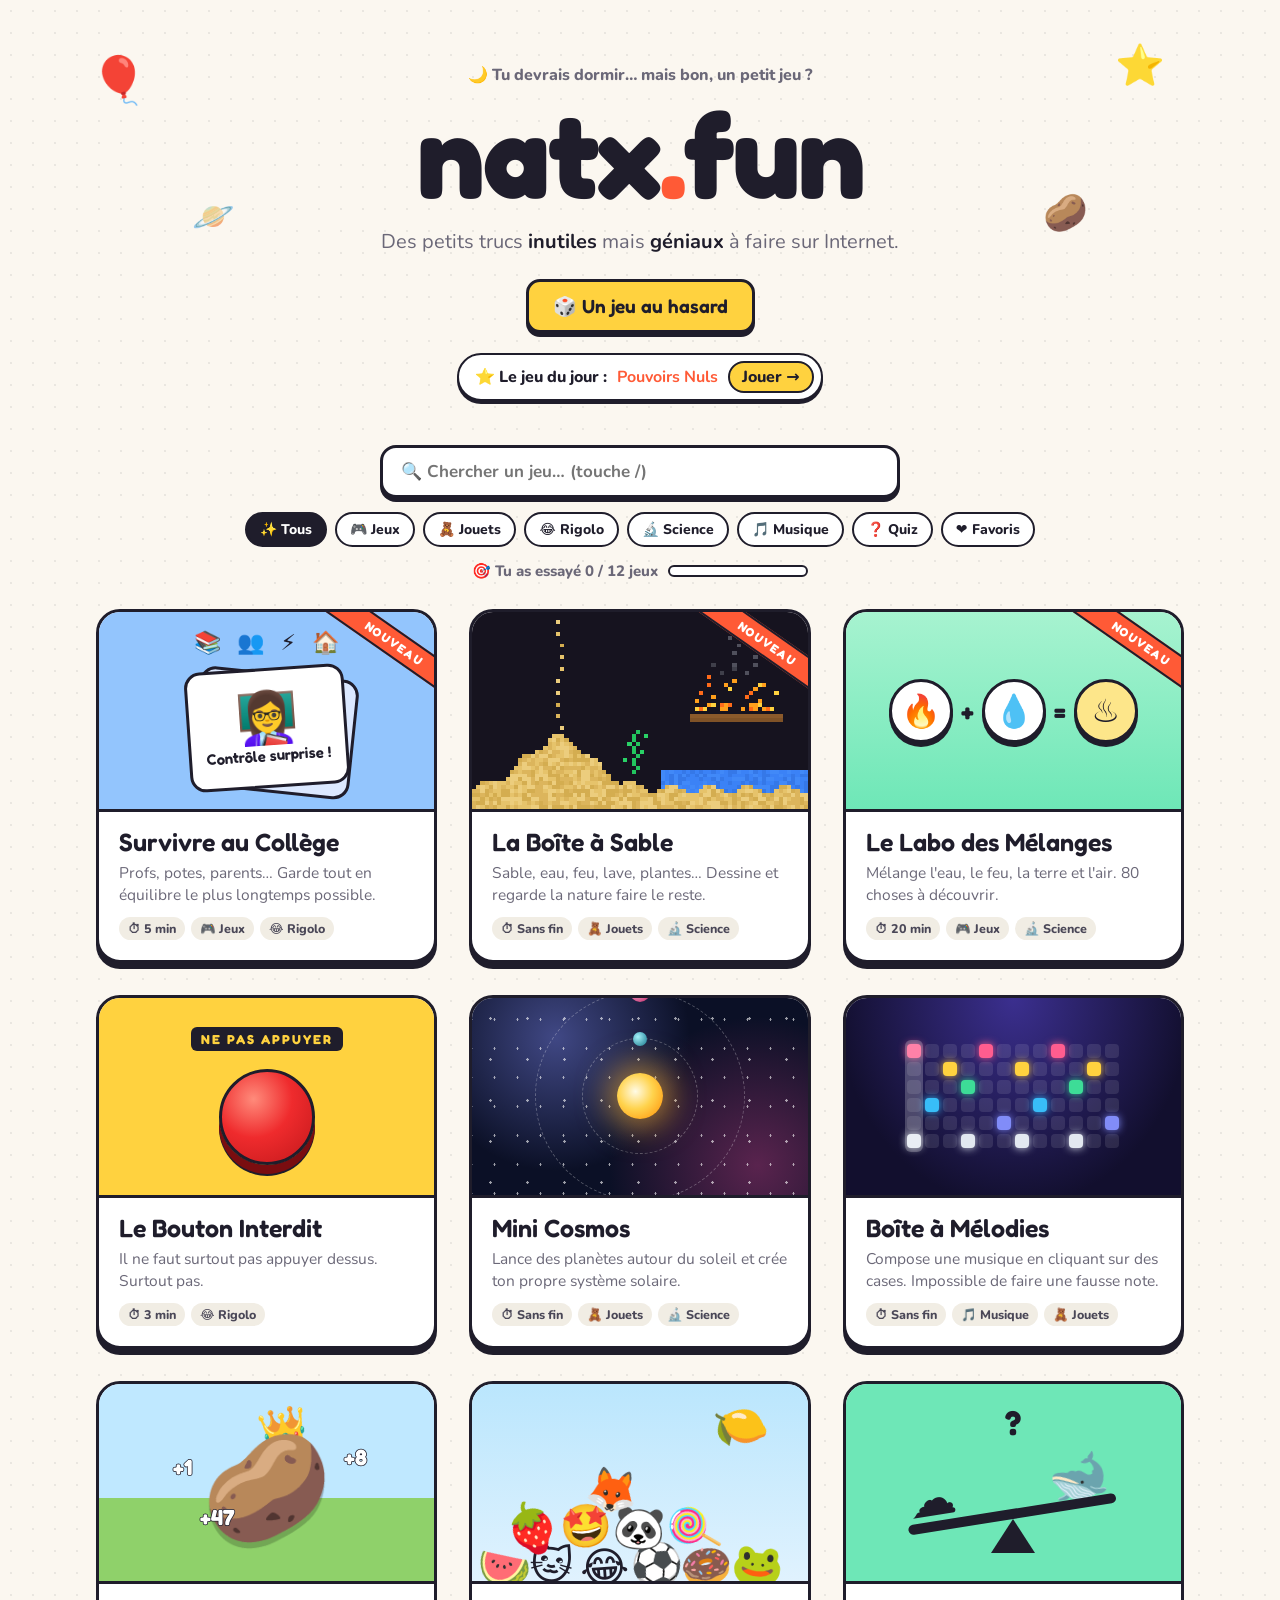
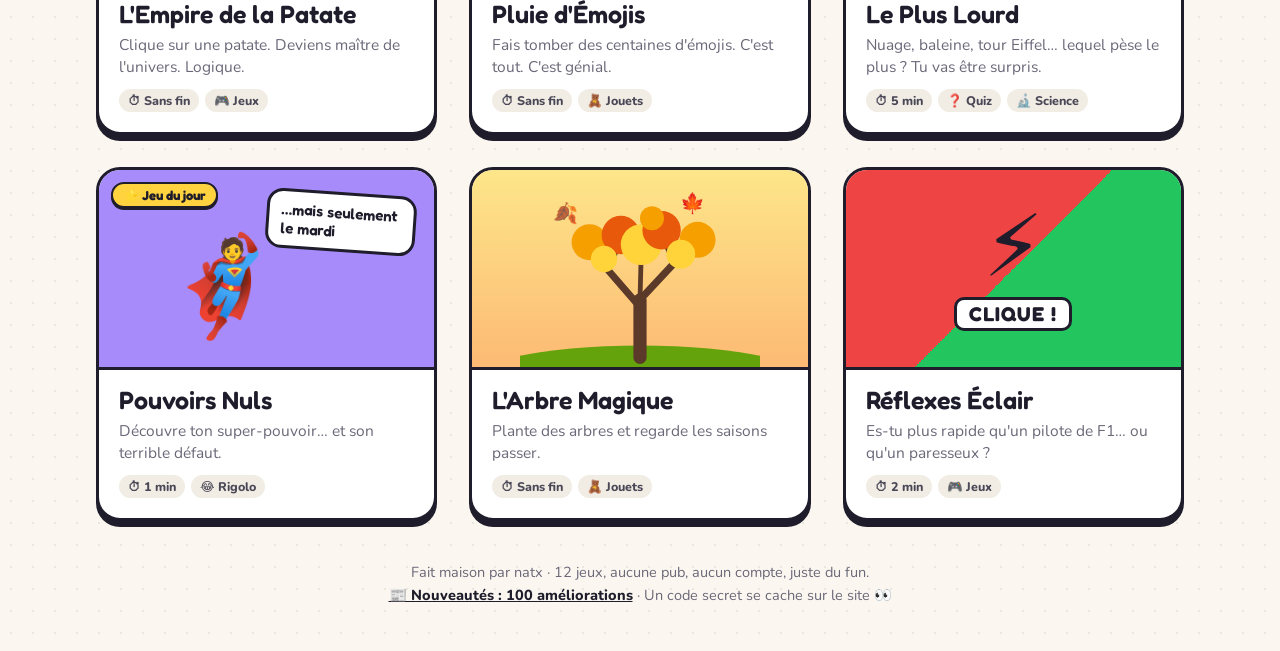
==== commit abd3385d: "100 améliorations : outils communs, appli installable, hors ligne, accueil (recherche, filtres, favo" ====
--- a/index.html
+++ b/index.html
@@ -7,8 +7,15 @@
 <meta name="description" content="Des petits trucs inutiles mais géniaux à faire sur Internet.">
 <meta property="og:title" content="natx.fun">
 <meta property="og:description" content="12 petits jeux inutiles mais géniaux : survivre au collège, bac à sable, labo des mélanges, planètes, patates…">
-<link rel="icon" href="data:image/svg+xml,<svg xmlns='http://www.w3.org/2000/svg' viewBox='0 0 100 100'><text y='.9em' font-size='90'>🎈</text></svg>">
+<meta property="og:image" content="https://natxmans.github.io/natx-fun/og-image.png">
+<meta property="og:url" content="https://natxmans.github.io/natx-fun/">
+<meta name="twitter:card" content="summary_large_image">
+<link rel="icon" href="icone.svg">
 <link rel="stylesheet" href="commun.css">
+<link rel="manifest" href="manifest.webmanifest">
+<link rel="apple-touch-icon" href="icone-192.png">
+<meta name="theme-color" content="#fbf7f0">
+<script src="commun.js"></script>
 <style>
   /* ---------- En-tête ---------- */
   header { position: relative; text-align: center; padding: 64px 16px 10px; overflow: hidden; }
@@ -27,11 +34,62 @@
   .btn.jaune { background: #ffd23f; font-size: 19px; padding: 12px 24px; }
   .deco { position: absolute; line-height: 1; pointer-events: none; animation: flotte 6s ease-in-out infinite; }
   @keyframes flotte { 50% { transform: translateY(-16px) rotate(10deg); } }
+  .bonjour { font-weight: 800; color: var(--gris); margin: 0 0 8px; font-size: 16px; }
+  .logo .point { cursor: pointer; transition: scale .15s; }
+  .btn.installer { background: #3ddc97; }
+  .btn.installer[hidden] { display: none; }
+  .jour-banniere {
+    display: inline-flex; align-items: center; gap: 10px; flex-wrap: wrap; justify-content: center; margin-top: 20px;
+    background: #fff; border: 2px solid var(--encre); border-radius: 999px; padding: 6px 7px 6px 16px;
+    font-weight: 800; box-shadow: 0 3px 0 var(--encre); text-decoration: none; color: var(--encre); transition: transform .12s;
+  }
+  .jour-banniere:hover { transform: translateY(-2px); }
+  .jour-banniere b { color: #ff5a36; }
+  .jour-banniere .go { background: #ffd23f; border: 2px solid var(--encre); border-radius: 999px; padding: 3px 12px; }
+
+  /* ---------- Recherche, filtres, progression ---------- */
+  .commandes { max-width: 1120px; margin: 34px auto 0; padding: 0 16px; display: flex; flex-direction: column; gap: 14px; align-items: center; }
+  .recherche {
+    width: min(520px, 100%); font: inherit; font-weight: 700; font-size: 17px; padding: 12px 18px; color: var(--encre);
+    border: 3px solid var(--encre); border-radius: 16px; box-shadow: 0 4px 0 var(--encre); background: #fff; outline: none;
+  }
+  .recherche:focus { box-shadow: 0 4px 0 var(--encre), 0 0 0 4px #ffd23f; }
+  .filtres { display: flex; flex-wrap: wrap; gap: 8px; justify-content: center; }
+  .filtre {
+    font-weight: 800; font-size: 14px; padding: 6px 13px; border-radius: 999px; cursor: pointer;
+    border: 2px solid var(--encre); background: #fff; color: var(--encre); transition: transform .1s;
+  }
+  .filtre:hover { transform: translateY(-1px); }
+  .filtre.actif { background: var(--encre); color: #fff; }
+  .progression { display: flex; align-items: center; gap: 10px; flex-wrap: wrap; justify-content: center; font-weight: 800; color: var(--gris); font-size: 15px; margin: 0; }
+  .progression .barre { width: 140px; height: 12px; border: 2px solid var(--encre); border-radius: 999px; background: #fff; overflow: hidden; }
+  .progression .barre i { display: block; height: 100%; background: #3ddc97; }
+  .vide { text-align: center; font-weight: 800; font-size: 18px; color: var(--gris); margin: 0 16px 70px; }
+  .vide[hidden] { display: none; }
+
+  /* ---------- Badges sur les cartes ---------- */
+  .carte[hidden] { display: none; }
+  .coeur {
+    position: absolute; left: 10px; bottom: 10px; z-index: 3; width: 38px; height: 38px; border-radius: 50%; padding: 0;
+    border: 2px solid var(--encre); background: #fff; font-size: 18px; cursor: pointer; display: grid; place-items: center;
+    opacity: 0; transition: opacity .2s, transform .15s;
+  }
+  .carte:hover .coeur, .carte:focus-within .coeur, .coeur.oui { opacity: 1; }
+  @media (hover: none) { .coeur { opacity: 1; } }
+  .coeur:hover { transform: scale(1.15); }
+  .joue { position: absolute; right: 10px; bottom: 10px; z-index: 3; background: #3ddc97; border: 2px solid var(--encre); border-radius: 999px; font-weight: 800; font-size: 12px; padding: 3px 9px; }
+  .du-jour {
+    position: absolute; top: 12px; left: 12px; z-index: 3; background: #ffd23f; border: 2px solid var(--encre); border-radius: 999px;
+    font-family: var(--titre); font-weight: 700; font-size: 13px; padding: 3px 10px; box-shadow: 0 2px 0 var(--encre);
+  }
+  .tags { display: flex; gap: 6px; flex-wrap: wrap; margin-top: 10px; }
+  .tags span { font-size: 12.5px; font-weight: 800; background: #f1ede4; border-radius: 999px; padding: 3px 9px; color: #4a4757; }
+  footer a { font-weight: 800; color: var(--encre); }
 
   /* ---------- Grille de cartes ---------- */
   .grille {
     display: grid; grid-template-columns: repeat(auto-fill, minmax(290px, 1fr)); gap: 32px;
-    max-width: 1120px; margin: 40px auto 70px; padding: 0 16px;
+    max-width: 1120px; margin: 28px auto 40px; padding: 0 16px;
   }
   .carte {
     position: relative; display: block; text-decoration: none; color: var(--encre);
@@ -202,14 +260,23 @@
   <span class="deco" style="right:9%;top:46px;font-size:40px;animation-delay:-2s">⭐</span>
   <span class="deco" style="left:15%;top:200px;font-size:34px;animation-delay:-4s">🪐</span>
   <span class="deco" style="right:15%;top:196px;font-size:36px;animation-delay:-1s">🥔</span>
+  <p class="bonjour" id="bonjour"></p>
   <h1 class="logo" aria-label="natx.fun">
     <span style="--i:0">n</span><span style="--i:1">a</span><span style="--i:2">t</span><span style="--i:3">x</span><span class="point" style="--i:4">.</span><span style="--i:5">f</span><span style="--i:6">u</span><span style="--i:7">n</span>
   </h1>
   <p class="slogan">Des petits trucs <b>inutiles</b> mais <b>géniaux</b> à faire sur Internet.</p>
   <div class="haut">
     <button class="btn jaune" id="hasard">🎲 Un jeu au hasard</button>
+    <button class="btn installer" id="installer" hidden>📲 Installer l'appli</button>
   </div>
+  <a class="jour-banniere" id="jour-banniere" href="index.html"></a>
 </header>
+
+<section class="commandes">
+  <input class="recherche" id="recherche" type="search" placeholder="🔍 Chercher un jeu… (touche /)" aria-label="Chercher un jeu" autocomplete="off">
+  <div class="filtres" id="filtres"></div>
+  <p class="progression" id="progression"></p>
+</section>
 
 <main class="grille" id="grille">
 
@@ -389,10 +456,11 @@
   </a>
 
 </main>
+<p class="vide" id="vide" hidden></p>
 
 <footer>
   Fait maison par natx · 12 jeux, aucune pub, aucun compte, juste du fun.<br>
-  Reviens souvent : de nouveaux jeux arrivent.
+  <a href="nouveautes.html">📰 Nouveautés : 100 améliorations</a> · Un code secret se cache sur le site 👀
 </footer>
 
 <script>
@@ -438,9 +506,150 @@
   c.addEventListener('pointerleave', () => c.style.transform = '');
 });
 
+/* ---------- Infos, favoris, badges ---------- */
+// [durée, catégories…]
+const INFOS = {
+  college: ['5 min', 'jeu', 'rigolo'], sable: ['∞', 'jouet', 'science'], labo: ['20 min', 'jeu', 'science'],
+  bouton: ['3 min', 'rigolo'], cosmos: ['∞', 'jouet', 'science'], melodie: ['∞', 'musique', 'jouet'],
+  patate: ['∞', 'jeu'], emojis: ['∞', 'jouet'], poids: ['5 min', 'quiz', 'science'],
+  pouvoirs: ['1 min', 'rigolo'], arbre: ['∞', 'jouet'], reflexe: ['2 min', 'jeu'],
+};
+const CATEGORIES = { tous: '✨ Tous', jeu: '🎮 Jeux', jouet: '🧸 Jouets', rigolo: '😂 Rigolo', science: '🔬 Science', musique: '🎵 Musique', quiz: '❓ Quiz', favoris: '❤️ Favoris' };
+const grille = document.getElementById('grille');
+const cartes = [...grille.querySelectorAll('.carte')];
+const visites = natx.lire('natx-visites', {});
+let favoris = natx.lire('natx-favoris', []), categorie = 'tous';
+
+cartes.forEach(c => {
+  const id = c.getAttribute('href').replace('.html', '');
+  const [duree, ...cats] = INFOS[id];
+  c.dataset.id = id;
+  c.dataset.cats = cats.join(' ');
+  const tags = document.createElement('div');
+  tags.className = 'tags';
+  tags.innerHTML = `<span>⏱ ${duree === '∞' ? 'Sans fin' : duree}</span>` + cats.map(k => `<span>${CATEGORIES[k]}</span>`).join('');
+  c.querySelector('.infos').appendChild(tags);
+  const vignette = c.querySelector('.vignette');
+  if (visites[id]) vignette.insertAdjacentHTML('beforeend', '<span class="joue">✓ Joué</span>');
+  const coeur = document.createElement('button');
+  coeur.className = 'coeur';
+  coeur.type = 'button';
+  const majCoeur = () => {
+    const oui = favoris.includes(id);
+    coeur.textContent = oui ? '❤️' : '🤍';
+    coeur.classList.toggle('oui', oui);
+    coeur.setAttribute('aria-label', oui ? 'Retirer des favoris' : 'Ajouter aux favoris');
+  };
+  majCoeur();
+  coeur.addEventListener('click', e => {
+    e.preventDefault();
+    e.stopPropagation();
+    favoris = favoris.includes(id) ? favoris.filter(x => x !== id) : [...favoris, id];
+    natx.ecrire('natx-favoris', favoris);
+    majCoeur();
+    natx.son('pop');
+    natx.toast(favoris.includes(id) ? '❤️ Ajouté à tes favoris' : 'Retiré de tes favoris');
+    ranger();
+    filtrer();
+  });
+  vignette.appendChild(coeur);
+});
+
+// Les favoris passent en premier, sans changer l'ordre du reste
+function ranger() {
+  [...cartes].sort((a, b) => (favoris.includes(b.dataset.id) - favoris.includes(a.dataset.id)) || (cartes.indexOf(a) - cartes.indexOf(b)))
+    .forEach(c => grille.appendChild(c));
+}
+ranger();
+
+/* ---------- Recherche et filtres ---------- */
+const recherche = document.getElementById('recherche');
+const filtresEl = document.getElementById('filtres');
+const simplifier = s => s.normalize('NFD').replace(/[̀-ͯ]/g, '').toLowerCase();
+for (const [k, nom] of Object.entries(CATEGORIES)) {
+  const b = document.createElement('button');
+  b.className = 'filtre' + (k === categorie ? ' actif' : '');
+  b.textContent = nom;
+  b.addEventListener('click', () => {
+    categorie = k;
+    filtresEl.querySelectorAll('.filtre').forEach(x => x.classList.toggle('actif', x === b));
+    filtrer();
+  });
+  filtresEl.appendChild(b);
+}
+function filtrer() {
+  const q = simplifier(recherche.value.trim());
+  let n = 0;
+  cartes.forEach(c => {
+    const okCategorie = categorie === 'tous' || (categorie === 'favoris' ? favoris.includes(c.dataset.id) : c.dataset.cats.includes(categorie));
+    c.hidden = !(okCategorie && (!q || simplifier(c.textContent).includes(q)));
+    if (!c.hidden) n++;
+  });
+  const vide = document.getElementById('vide');
+  vide.hidden = n > 0;
+  vide.textContent = categorie === 'favoris' && !q
+    ? 'Pas encore de favoris : clique sur 🤍 sur un jeu que tu aimes !'
+    : 'Aucun jeu ne correspond 😢 Essaie un autre mot !';
+}
+recherche.addEventListener('input', filtrer);
+addEventListener('keydown', e => {
+  if (e.key === '/' && document.activeElement !== recherche) { e.preventDefault(); recherche.focus(); }
+  if (e.key === 'Escape' && document.activeElement === recherche) { recherche.value = ''; filtrer(); recherche.blur(); }
+});
+
+/* ---------- Progression, jeu du jour, bonjour ---------- */
+const essayes = cartes.filter(c => visites[c.dataset.id]).length;
+document.getElementById('progression').innerHTML = essayes === cartes.length
+  ? `🏆 Tu as essayé les ${cartes.length} jeux. Champion !`
+  : `🎯 Tu as essayé ${essayes} / ${cartes.length} jeux <span class="barre"><i style="width:${essayes / cartes.length * 100}%"></i></span>`;
+
+const jour = Math.floor((Date.now() - new Date().getTimezoneOffset() * 60000) / 86400000);
+const duJour = cartes[jour % cartes.length];
+duJour.querySelector('.vignette').insertAdjacentHTML('beforeend', '<span class="du-jour">⭐ Jeu du jour</span>');
+const banniere = document.getElementById('jour-banniere');
+banniere.href = duJour.getAttribute('href');
+banniere.innerHTML = `⭐ Le jeu du jour : <b>${duJour.querySelector('h2').textContent}</b> <span class="go">Jouer →</span>`;
+
+const heure = new Date().getHours();
+document.getElementById('bonjour').textContent =
+  heure < 5 ? '🌙 Tu devrais dormir… mais bon, un petit jeu ?' :
+  heure < 11 ? '☀️ Bonjour !' :
+  heure < 14 ? '🍽️ Bon appétit !' :
+  heure < 18 ? '👋 Bon après-midi !' :
+  heure < 22 ? '🌆 Bonsoir !' : '🦉 Encore debout ?';
+
+/* ---------- Boutons ---------- */
 document.getElementById('hasard').addEventListener('click', () => {
-  const cartes = document.querySelectorAll('.carte');
-  location.href = cartes[Math.floor(Math.random() * cartes.length)].href;
+  const pasEssayes = cartes.filter(c => !visites[c.dataset.id]);
+  const liste = pasEssayes.length ? pasEssayes : cartes;
+  location.href = liste[Math.floor(Math.random() * liste.length)].getAttribute('href');
+});
+
+// Le point du logo cache un secret
+let clicsPoint = 0;
+const point = document.querySelector('.logo .point');
+point.addEventListener('click', () => {
+  clicsPoint++;
+  natx.bip(300 + clicsPoint * 70, .08, 'square', .06);
+  point.style.scale = 1 + clicsPoint * .12;
+  if (clicsPoint >= 10) {
+    clicsPoint = 0;
+    point.style.scale = '';
+    natx.confettis();
+    natx.son('tada');
+    natx.toast('🎉 Tu as trouvé le point secret !');
+  }
+});
+
+let invitation = null;
+const installer = document.getElementById('installer');
+addEventListener('beforeinstallprompt', e => { e.preventDefault(); invitation = e; installer.hidden = false; });
+installer.addEventListener('click', async () => {
+  if (!invitation) return;
+  invitation.prompt();
+  await invitation.userChoice;
+  invitation = null;
+  installer.hidden = true;
 });
 </script>
 </body>
--- a/commun.css
+++ b/commun.css
@@ -22,6 +22,35 @@
 }
 a { color: inherit; }
 button { font: inherit; }
+button, a, input, select, canvas { touch-action: manipulation; -webkit-tap-highlight-color: transparent; }
+input, select { accent-color: #ff5a36; }
+::selection { background: #ffd23f; color: var(--encre); }
+:focus-visible { outline: 3px solid #ff5a36; outline-offset: 3px; }
+@media (prefers-reduced-motion: reduce) {
+  *, *::before, *::after { animation-duration: .01ms !important; animation-iteration-count: 1 !important; transition-duration: .01ms !important; }
+}
+
+/* Petits boutons ronds (son, partage, plein écran) en haut à droite des jeux */
+.natx-outils { position: fixed; top: 14px; right: 16px; z-index: 1000; display: flex; gap: 8px; }
+.natx-outils button {
+  width: 38px; height: 38px; border-radius: 50%; padding: 0; display: grid; place-items: center;
+  border: 2px solid var(--encre); background: rgba(255, 255, 255, .92); color: var(--encre);
+  box-shadow: 0 3px 0 var(--encre); font-size: 17px; cursor: pointer; transition: transform .1s;
+}
+.natx-outils button:hover { transform: translateY(-1px); }
+.natx-outils button:active { transform: translateY(2px); box-shadow: 0 1px 0 var(--encre); }
+
+/* Notification commune à toutes les pages */
+.natx-toast {
+  position: fixed; left: 50%; top: 64px; transform: translate(-50%, -260%); z-index: 3000;
+  background: var(--encre); color: #fff; font-family: var(--texte); font-weight: 800; font-size: 16px;
+  padding: 10px 18px; border-radius: 14px; box-shadow: 0 6px 20px rgba(0, 0, 0, .25);
+  max-width: calc(100% - 32px); text-align: center; pointer-events: none;
+  transition: transform .35s cubic-bezier(.3, 1.4, .5, 1);
+}
+.natx-toast.visible { transform: translate(-50%, 0); }
+.natx-confetti { position: fixed; top: -20px; width: 10px; height: 14px; z-index: 2900; pointer-events: none; animation: natx-tombe linear forwards; }
+@keyframes natx-tombe { to { transform: translateY(110vh) rotate(720deg); } }
 
 /* Petit lien « retour à l'accueil » en haut à gauche de chaque jeu */
 .retour {
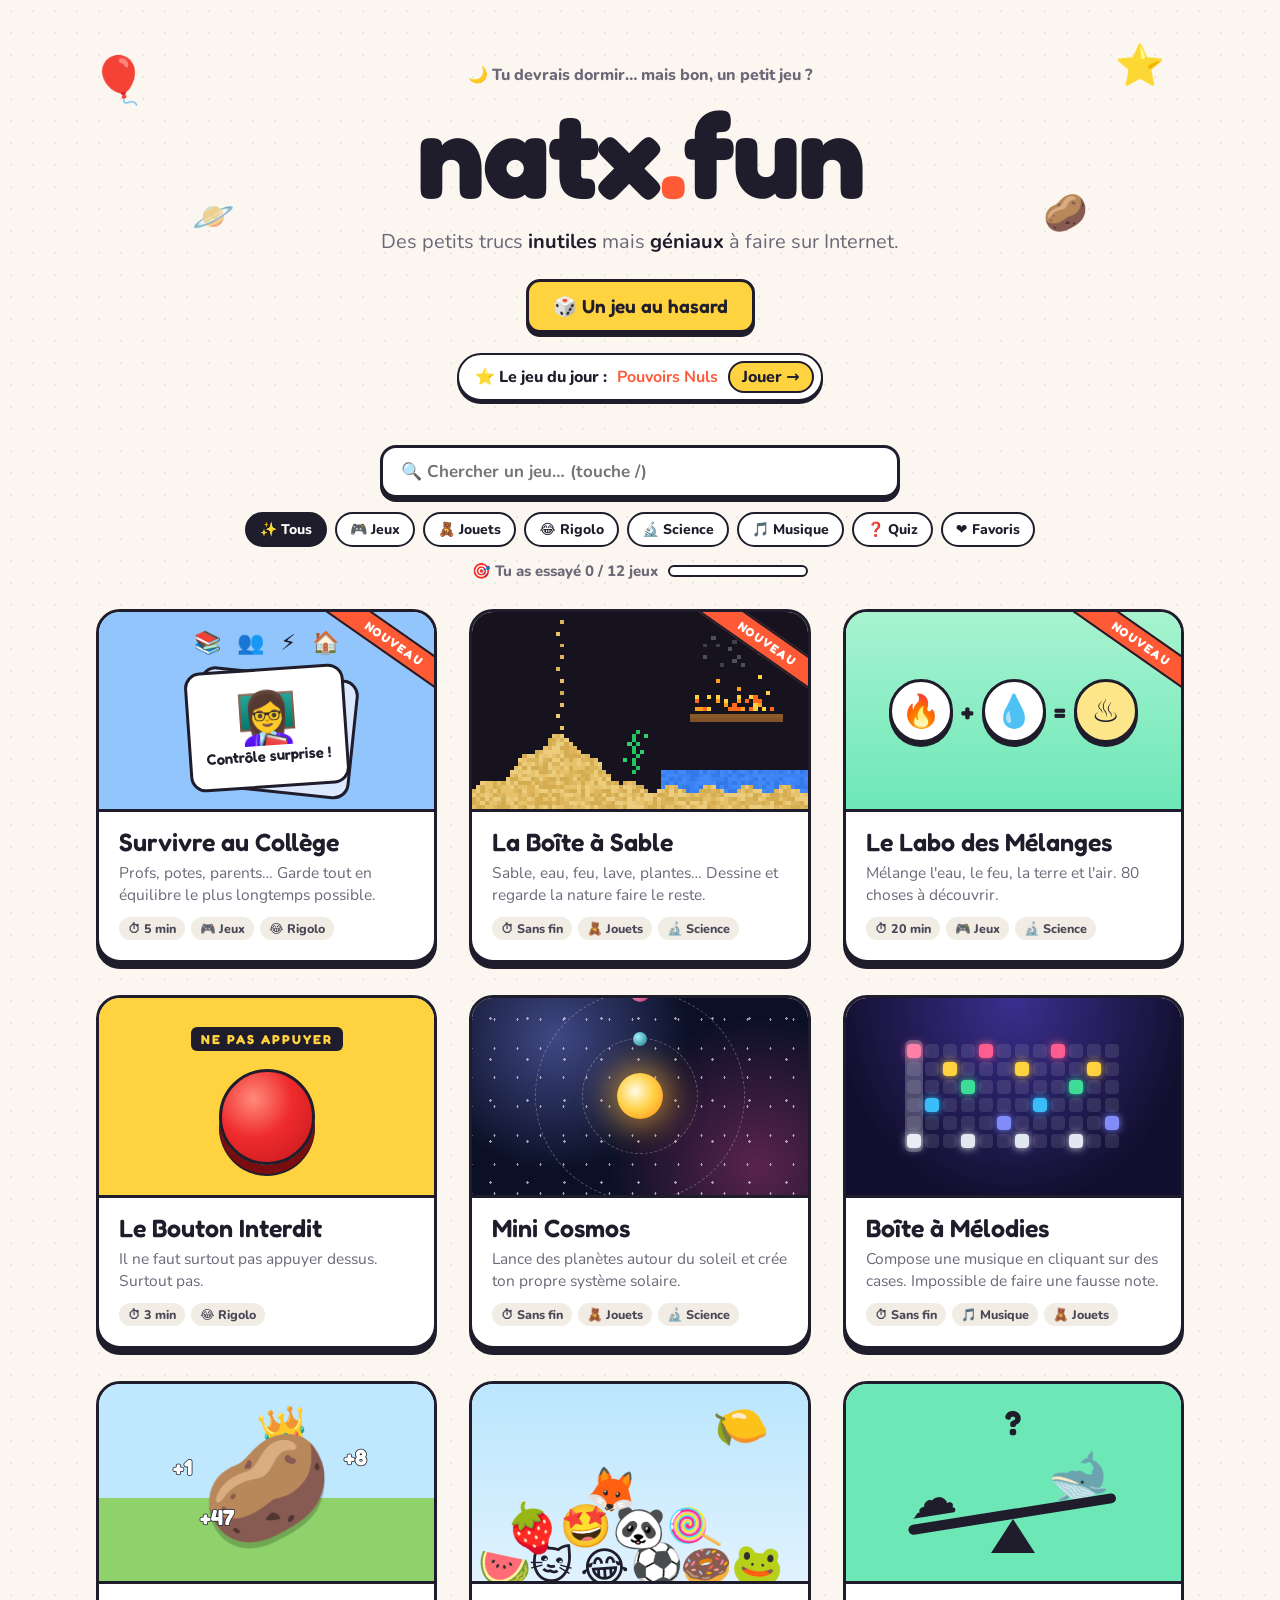
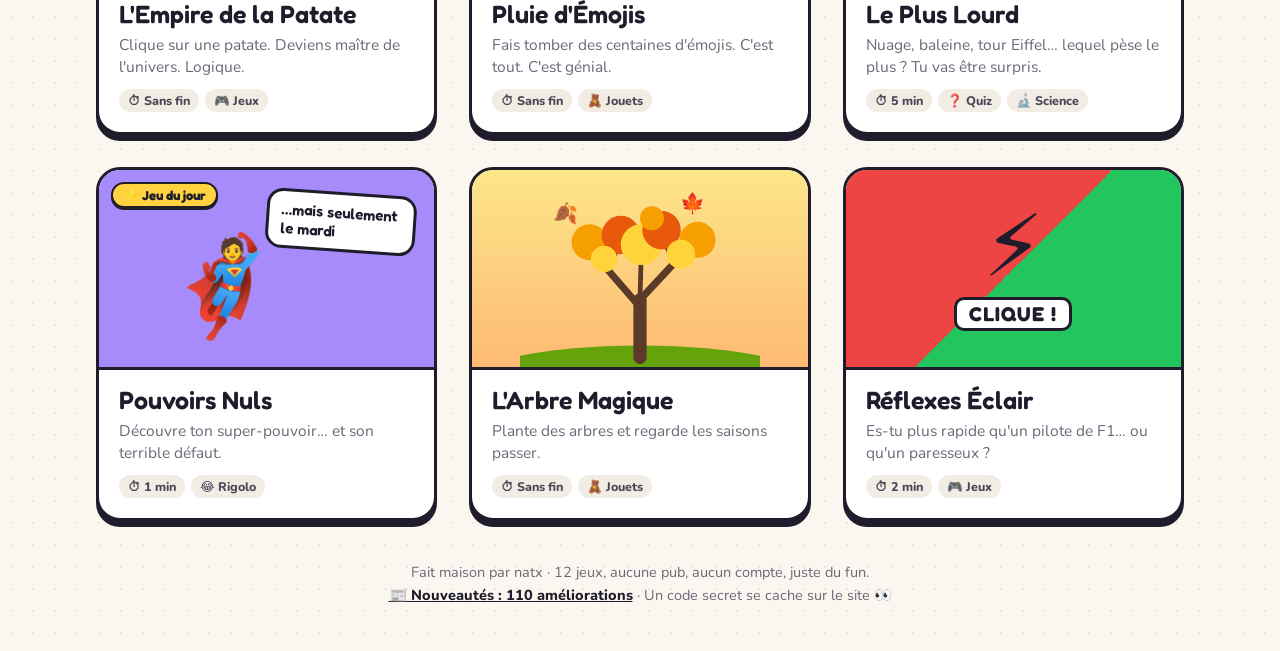
==== commit 591a5aa3: "Adaptation téléphone et tablette : barres d'outils sur une ligne, cartes compactes, petits écrans Co" ====
--- a/index.html
+++ b/index.html
@@ -11,11 +11,11 @@
 <meta property="og:url" content="https://natxmans.github.io/natx-fun/">
 <meta name="twitter:card" content="summary_large_image">
 <link rel="icon" href="icone.svg">
-<link rel="stylesheet" href="commun.css">
+<link rel="stylesheet" href="commun.css?v=2">
 <link rel="manifest" href="manifest.webmanifest">
 <link rel="apple-touch-icon" href="icone-192.png">
 <meta name="theme-color" content="#fbf7f0">
-<script src="commun.js"></script>
+<script src="commun.js?v=2"></script>
 <style>
   /* ---------- En-tête ---------- */
   header { position: relative; text-align: center; padding: 64px 16px 10px; overflow: hidden; }
@@ -460,7 +460,7 @@
 
 <footer>
   Fait maison par natx · 12 jeux, aucune pub, aucun compte, juste du fun.<br>
-  <a href="nouveautes.html">📰 Nouveautés : 100 améliorations</a> · Un code secret se cache sur le site 👀
+  <a href="nouveautes.html">📰 Nouveautés : 110 améliorations</a> · Un code secret se cache sur le site 👀
 </footer>
 
 <script>
--- a/commun.css
+++ b/commun.css
@@ -90,3 +90,25 @@
 .btn:hover { transform: translateY(-1px); box-shadow: 0 5px 0 var(--encre); }
 .btn:active { transform: translateY(3px); box-shadow: 0 1px 0 var(--encre); }
 .btn:disabled { opacity: .5; cursor: default; transform: none; box-shadow: 0 4px 0 var(--encre); }
+
+/* ---------- Téléphones et tablettes ---------- */
+canvas { -webkit-touch-callout: none; -webkit-user-select: none; user-select: none; }
+@media (max-width: 640px), (max-height: 500px) {
+  /* Les barres d'outils des jeux tiennent sur une seule ligne qu'on fait glisser avec le doigt */
+  .barre {
+    flex-wrap: nowrap !important; justify-content: flex-start !important; overflow-x: auto;
+    max-width: calc(100% - 16px) !important; padding: 8px !important; bottom: 10px !important;
+    scrollbar-width: none; touch-action: pan-x; overscroll-behavior: contain;
+  }
+  .barre::-webkit-scrollbar { display: none; }
+  .barre button, .barre .sep, .barre .packs { flex-shrink: 0; }
+  .barre .packs { flex-wrap: nowrap !important; }
+  .natx-outils { gap: 6px; right: 10px; }
+  .natx-outils button { width: 34px; height: 34px; font-size: 15px; }
+  .retour { left: 10px; font-size: 15px; padding: 5px 12px; }
+}
+/* Sur un écran tactile, un bouton ne doit pas rester « soulevé » après l'avoir touché */
+@media (hover: none) {
+  .btn:hover { transform: none; box-shadow: 0 4px 0 var(--encre); }
+  .natx-outils button:hover, .retour:hover { transform: none; }
+}
